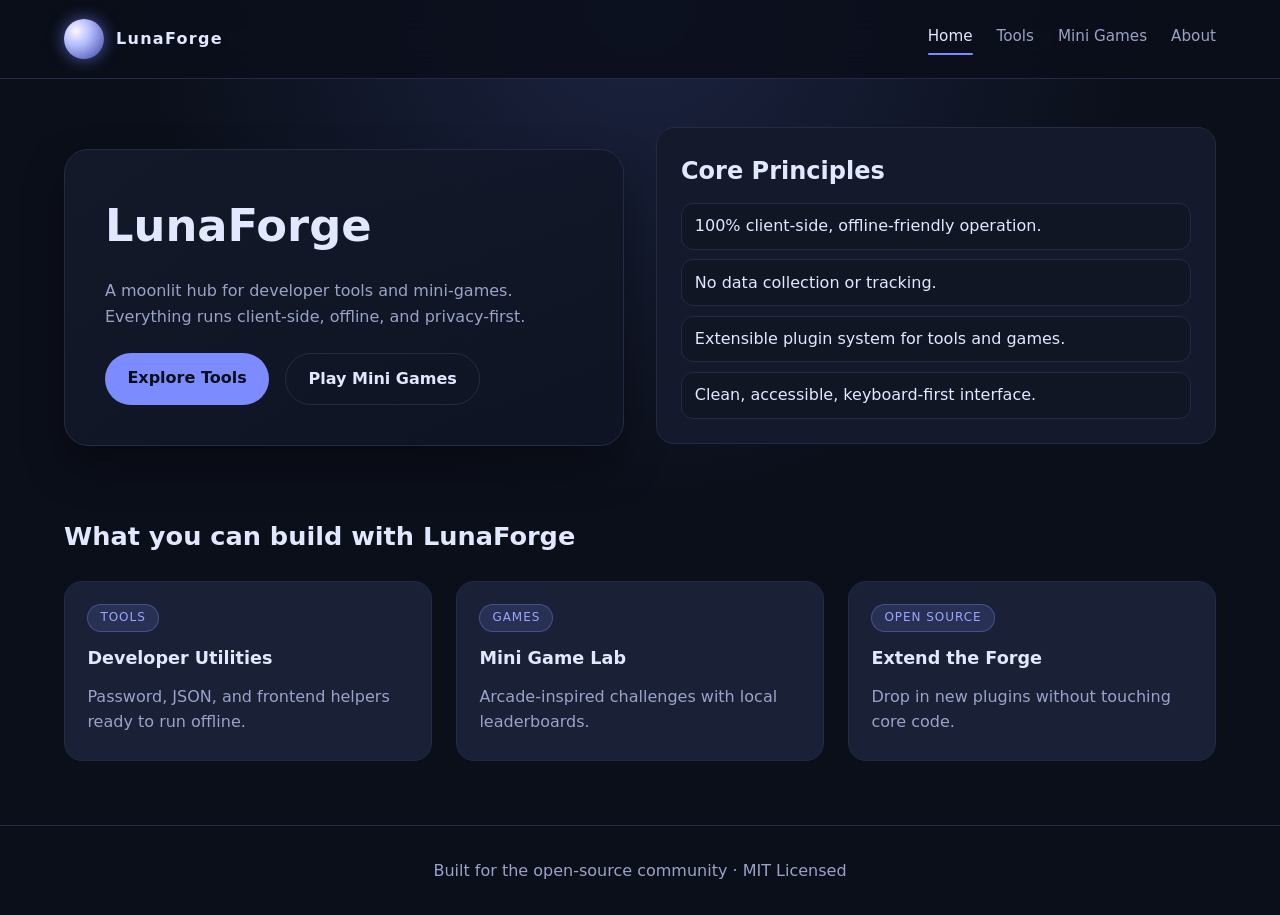
==== index.html @ 8e0774d2 "Create LunaForge client-side platform" ====
<!DOCTYPE html>
<html lang="en">
  <head>
    <meta charset="UTF-8" />
    <meta name="viewport" content="width=device-width, initial-scale=1.0" />
    <title>LunaForge</title>
    <link rel="stylesheet" href="/css/style.css" />
  </head>
  <body>
    <a class="skip-link" href="#main" style="position:absolute; left:-999px;">Skip to content</a>
    <header>
      <nav class="navbar" aria-label="Primary">
        <div class="brand">
          <span class="logo" aria-hidden="true"></span>
          <span>LunaForge</span>
        </div>
        <div class="nav-links">
          <a href="/index.html">Home</a>
          <a href="/tools/index.html">Tools</a>
          <a href="/games/index.html">Mini Games</a>
          <a href="/about.html">About</a>
        </div>
      </nav>
    </header>

    <main id="main">
      <section class="hero">
        <div class="hero-card">
          <h1>LunaForge</h1>
          <p>A moonlit hub for developer tools and mini-games. Everything runs client-side, offline, and privacy-first.</p>
          <div class="hero-actions">
            <a class="button" href="/tools/index.html">Explore Tools</a>
            <a class="button secondary" href="/games/index.html">Play Mini Games</a>
          </div>
        </div>
        <div class="panel">
          <h2>Core Principles</h2>
          <ul class="list">
            <li>100% client-side, offline-friendly operation.</li>
            <li>No data collection or tracking.</li>
            <li>Extensible plugin system for tools and games.</li>
            <li>Clean, accessible, keyboard-first interface.</li>
          </ul>
        </div>
      </section>

      <section style="margin-top:3rem;">
        <h2 class="section-title">What you can build with LunaForge</h2>
        <div class="card-grid">
          <div class="card">
            <span class="badge">Tools</span>
            <h3>Developer Utilities</h3>
            <p>Password, JSON, and frontend helpers ready to run offline.</p>
          </div>
          <div class="card">
            <span class="badge">Games</span>
            <h3>Mini Game Lab</h3>
            <p>Arcade-inspired challenges with local leaderboards.</p>
          </div>
          <div class="card">
            <span class="badge">Open Source</span>
            <h3>Extend the Forge</h3>
            <p>Drop in new plugins without touching core code.</p>
          </div>
        </div>
      </section>
    </main>

    <footer class="footer">
      <p>Built for the open-source community · MIT Licensed</p>
    </footer>
    <script type="module" src="/js/main.js"></script>
  </body>
</html>
---- css/style.css ----
:root {
  color-scheme: dark;
  --bg: #0b0f1a;
  --panel: #141a2b;
  --panel-alt: #111625;
  --card: #1a2035;
  --text: #e2e8ff;
  --muted: #9aa3c7;
  --accent: #7c8cff;
  --accent-strong: #9aa6ff;
  --success: #2dd4bf;
  --danger: #f97316;
  --warning: #facc15;
  --border: #232b44;
  --focus: #f0f5ff;
  font-family: "Inter", "Segoe UI", system-ui, sans-serif;
}

* {
  box-sizing: border-box;
  margin: 0;
  padding: 0;
}

body {
  background: radial-gradient(circle at top, #1b2340 0%, var(--bg) 45%);
  color: var(--text);
  min-height: 100vh;
  line-height: 1.6;
}

.skip-link:focus {
  left: 1rem;
  top: 1rem;
  background: var(--accent);
  color: #0b0f1a;
  padding: 0.5rem 1rem;
  border-radius: 999px;
  z-index: 20;
}

a {
  color: var(--accent);
  text-decoration: none;
}

a:hover {
  color: var(--accent-strong);
}

header {
  background: rgba(11, 15, 26, 0.85);
  backdrop-filter: blur(16px);
  border-bottom: 1px solid var(--border);
  position: sticky;
  top: 0;
  z-index: 10;
}

.navbar {
  display: flex;
  align-items: center;
  justify-content: space-between;
  padding: 1.2rem 5vw;
}

.brand {
  display: flex;
  align-items: center;
  gap: 0.75rem;
  font-weight: 600;
  letter-spacing: 0.08em;
}

.brand .logo {
  width: 40px;
  height: 40px;
  border-radius: 50%;
  background: radial-gradient(circle at 30% 30%, #fdf5ff 0%, #b7c0ff 35%, #3940a5 100%);
  box-shadow: 0 0 16px rgba(124, 140, 255, 0.6);
}

.nav-links {
  display: flex;
  gap: 1.5rem;
  font-size: 0.95rem;
}

.nav-links a {
  color: var(--muted);
  font-weight: 500;
  position: relative;
  padding-bottom: 0.4rem;
}

.nav-links a[aria-current="page"] {
  color: var(--text);
}

.nav-links a[aria-current="page"]::after {
  content: "";
  position: absolute;
  left: 0;
  right: 0;
  bottom: 0;
  height: 2px;
  background: var(--accent);
  border-radius: 4px;
}

main {
  padding: 3rem 5vw 4rem;
}

.hero {
  display: grid;
  gap: 2rem;
  grid-template-columns: repeat(auto-fit, minmax(260px, 1fr));
  align-items: center;
}

.hero-card {
  background: linear-gradient(145deg, rgba(20, 26, 43, 0.9), rgba(15, 20, 36, 0.9));
  border: 1px solid var(--border);
  border-radius: 24px;
  padding: 2.5rem;
  box-shadow: 0 20px 40px rgba(0, 0, 0, 0.35);
}

.hero-card h1 {
  font-size: clamp(2.4rem, 3.5vw, 3.5rem);
  margin-bottom: 1rem;
}

.hero-card p {
  color: var(--muted);
  margin-bottom: 1.5rem;
}

.hero-actions {
  display: flex;
  flex-wrap: wrap;
  gap: 1rem;
}

.button {
  background: var(--accent);
  color: #0b0f1a;
  border: none;
  padding: 0.75rem 1.4rem;
  border-radius: 999px;
  font-weight: 600;
  cursor: pointer;
  transition: transform 0.2s ease, box-shadow 0.2s ease, background 0.2s ease;
}

.button.secondary {
  background: transparent;
  color: var(--text);
  border: 1px solid var(--border);
}

.button:hover,
.button:focus-visible {
  transform: translateY(-2px);
  box-shadow: 0 8px 18px rgba(124, 140, 255, 0.35);
}

.section-title {
  margin-bottom: 1.5rem;
  font-size: 1.6rem;
}

.card-grid {
  display: grid;
  grid-template-columns: repeat(auto-fit, minmax(240px, 1fr));
  gap: 1.5rem;
}

.card {
  background: var(--card);
  border: 1px solid var(--border);
  border-radius: 18px;
  padding: 1.4rem;
  min-height: 180px;
  display: flex;
  flex-direction: column;
  gap: 0.75rem;
  transition: transform 0.2s ease, box-shadow 0.2s ease, border 0.2s ease;
}

.card:hover,
.card:focus-within {
  transform: translateY(-4px);
  border-color: rgba(124, 140, 255, 0.6);
  box-shadow: 0 18px 30px rgba(0, 0, 0, 0.4);
}

.card h3 {
  font-size: 1.1rem;
}

.card p {
  color: var(--muted);
  flex: 1;
}

.card button,
.card .button-link {
  align-self: flex-start;
}

.badge {
  background: rgba(124, 140, 255, 0.15);
  color: var(--accent-strong);
  border: 1px solid rgba(124, 140, 255, 0.35);
  border-radius: 999px;
  padding: 0.2rem 0.75rem;
  font-size: 0.75rem;
  text-transform: uppercase;
  letter-spacing: 0.08em;
  width: fit-content;
}

.panel {
  background: var(--panel);
  border: 1px solid var(--border);
  border-radius: 18px;
  padding: 1.5rem;
  margin-bottom: 1.5rem;
}

.panel h2 {
  margin-bottom: 0.75rem;
}

.panel p {
  color: var(--muted);
}

.form-group {
  display: flex;
  flex-direction: column;
  gap: 0.4rem;
  margin-bottom: 1rem;
}

label {
  font-size: 0.9rem;
  color: var(--muted);
}

input,
textarea,
select {
  background: var(--panel-alt);
  border: 1px solid var(--border);
  border-radius: 10px;
  padding: 0.65rem 0.8rem;
  color: var(--text);
  font-size: 0.95rem;
}

textarea {
  min-height: 120px;
  resize: vertical;
}

input:focus-visible,
textarea:focus-visible,
select:focus-visible,
button:focus-visible,
a:focus-visible {
  outline: 2px solid var(--focus);
  outline-offset: 3px;
}

.helper-text {
  font-size: 0.8rem;
  color: var(--muted);
}

.list {
  list-style: none;
  display: grid;
  gap: 0.6rem;
}

.list li {
  background: var(--panel-alt);
  padding: 0.6rem 0.8rem;
  border-radius: 12px;
  border: 1px solid var(--border);
}

.footer {
  border-top: 1px solid var(--border);
  padding: 2rem 5vw;
  color: var(--muted);
  text-align: center;
}

.notice {
  padding: 0.75rem 1rem;
  border-radius: 12px;
  border: 1px dashed var(--border);
  color: var(--muted);
  background: rgba(17, 22, 37, 0.6);
  margin-top: 0.75rem;
}

.tag-group {
  display: flex;
  flex-wrap: wrap;
  gap: 0.5rem;
  margin-bottom: 1rem;
}

.tag {
  padding: 0.35rem 0.7rem;
  border-radius: 999px;
  border: 1px solid var(--border);
  font-size: 0.8rem;
  color: var(--muted);
}

.game-shell {
  display: grid;
  gap: 1.5rem;
  grid-template-columns: 1fr 320px;
}

.game-board {
  background: #0d1222;
  border: 1px solid var(--border);
  border-radius: 18px;
  min-height: 360px;
  padding: 1.5rem;
}

.game-sidebar {
  display: flex;
  flex-direction: column;
  gap: 1rem;
}

dialog {
  background: transparent;
  border: none;
  padding: 0;
}

dialog::backdrop {
  background: rgba(5, 8, 16, 0.7);
}

@media (max-width: 900px) {
  .navbar {
    flex-direction: column;
    gap: 1rem;
  }

  .nav-links {
    flex-wrap: wrap;
    justify-content: center;
  }

  .game-shell {
    grid-template-columns: 1fr;
  }
}
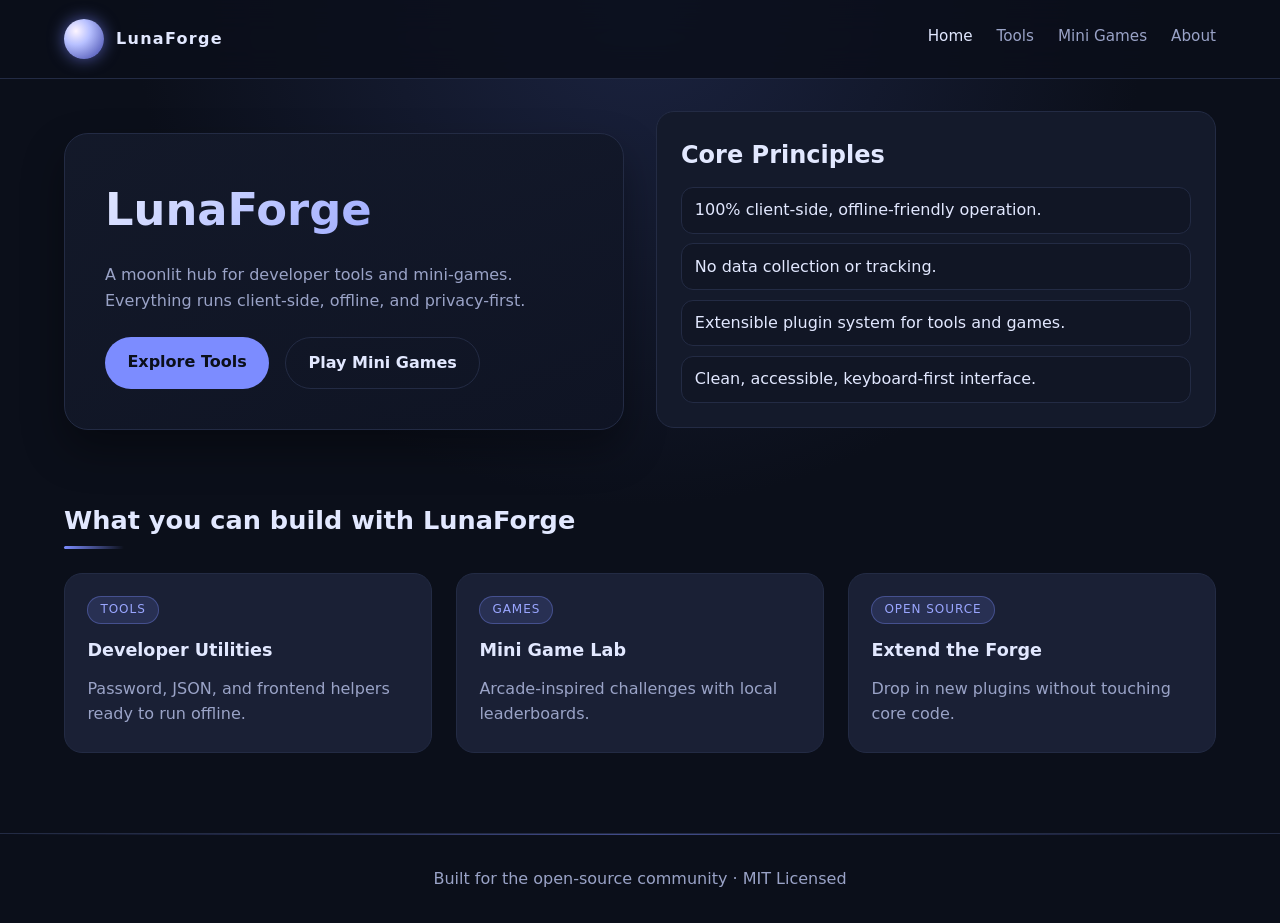
==== commit 8ba07cde: "update code Fix Bug / Added Animation" ====
--- a/index.html
+++ b/index.html
@@ -44,7 +44,7 @@
         </div>
       </section>
 
-      <section style="margin-top:3rem;">
+      <section class="reveal" style="margin-top:3rem;">
         <h2 class="section-title">What you can build with LunaForge</h2>
         <div class="card-grid">
           <div class="card">
--- a/css/style.css
+++ b/css/style.css
@@ -130,6 +130,12 @@
 .hero-card h1 {
   font-size: clamp(2.4rem, 3.5vw, 3.5rem);
   margin-bottom: 1rem;
+  background: linear-gradient(135deg, var(--text) 0%, var(--accent) 50%, var(--accent-strong) 100%);
+  -webkit-background-clip: text;
+  -webkit-text-fill-color: transparent;
+  background-clip: text;
+  animation: shimmer 3s ease-in-out infinite;
+  background-size: 200% auto;
 }
 
 .hero-card p {
@@ -369,3 +375,1090 @@
     grid-template-columns: 1fr;
   }
 }
+
+/* ============================================
+   ANIMATIONS & ENHANCED UI
+   ============================================ */
+
+/* Keyframe Animations */
+@keyframes fadeInUp {
+  from {
+    opacity: 0;
+    transform: translateY(30px);
+  }
+  to {
+    opacity: 1;
+    transform: translateY(0);
+  }
+}
+
+@keyframes fadeIn {
+  from {
+    opacity: 0;
+  }
+  to {
+    opacity: 1;
+  }
+}
+
+@keyframes scaleIn {
+  from {
+    opacity: 0;
+    transform: scale(0.9);
+  }
+  to {
+    opacity: 1;
+    transform: scale(1);
+  }
+}
+
+@keyframes slideInFromLeft {
+  from {
+    opacity: 0;
+    transform: translateX(-30px);
+  }
+  to {
+    opacity: 1;
+    transform: translateX(0);
+  }
+}
+
+@keyframes slideInFromRight {
+  from {
+    opacity: 0;
+    transform: translateX(30px);
+  }
+  to {
+    opacity: 1;
+    transform: translateX(0);
+  }
+}
+
+@keyframes float {
+  0%, 100% {
+    transform: translateY(0);
+  }
+  50% {
+    transform: translateY(-8px);
+  }
+}
+
+@keyframes pulse {
+  0%, 100% {
+    box-shadow: 0 0 16px rgba(124, 140, 255, 0.6);
+  }
+  50% {
+    box-shadow: 0 0 28px rgba(124, 140, 255, 0.9);
+  }
+}
+
+@keyframes shimmer {
+  0% {
+    background-position: -200% 0;
+  }
+  100% {
+    background-position: 200% 0;
+  }
+}
+
+@keyframes spin {
+  from {
+    transform: rotate(0deg);
+  }
+  to {
+    transform: rotate(360deg);
+  }
+}
+
+@keyframes bounce {
+  0%, 100% {
+    transform: translateY(0);
+  }
+  50% {
+    transform: translateY(-5px);
+  }
+}
+
+/* Smooth scrolling */
+html {
+  scroll-behavior: smooth;
+}
+
+/* Page load animations */
+main {
+  animation: fadeIn 0.6s ease-out;
+}
+
+.hero-card {
+  animation: fadeInUp 0.8s ease-out;
+}
+
+.hero-card + .panel {
+  animation: fadeInUp 0.8s ease-out 0.2s backwards;
+}
+
+/* Staggered card animations */
+.card-grid .card {
+  opacity: 0;
+  animation: fadeInUp 0.5s ease-out forwards;
+}
+
+.card-grid .card:nth-child(1) { animation-delay: 0.1s; }
+.card-grid .card:nth-child(2) { animation-delay: 0.2s; }
+.card-grid .card:nth-child(3) { animation-delay: 0.3s; }
+.card-grid .card:nth-child(4) { animation-delay: 0.4s; }
+.card-grid .card:nth-child(5) { animation-delay: 0.5s; }
+.card-grid .card:nth-child(6) { animation-delay: 0.6s; }
+
+/* Enhanced Logo Animation */
+.brand .logo {
+  animation: float 3s ease-in-out infinite, pulse 2s ease-in-out infinite;
+  transition: transform 0.3s ease;
+}
+
+.brand:hover .logo {
+  transform: scale(1.1);
+}
+
+/* Enhanced Navigation */
+.nav-links a {
+  position: relative;
+  transition: color 0.3s ease, transform 0.2s ease;
+}
+
+.nav-links a::before {
+  content: '';
+  position: absolute;
+  bottom: 0;
+  left: 50%;
+  width: 0;
+  height: 2px;
+  background: var(--accent);
+  border-radius: 4px;
+  transition: width 0.3s ease, left 0.3s ease;
+}
+
+.nav-links a:hover::before {
+  width: 100%;
+  left: 0;
+}
+
+.nav-links a:hover {
+  color: var(--text);
+  transform: translateY(-2px);
+}
+
+/* Enhanced Buttons */
+.button {
+  position: relative;
+  overflow: hidden;
+  transition: all 0.3s cubic-bezier(0.4, 0, 0.2, 1);
+}
+
+.button::before {
+  content: '';
+  position: absolute;
+  top: 50%;
+  left: 50%;
+  width: 0;
+  height: 0;
+  border-radius: 50%;
+  background: rgba(255, 255, 255, 0.2);
+  transform: translate(-50%, -50%);
+  transition: width 0.6s ease, height 0.6s ease;
+}
+
+.button:active::before {
+  width: 300px;
+  height: 300px;
+}
+
+.button:hover {
+  transform: translateY(-3px) scale(1.02);
+  box-shadow: 0 12px 24px rgba(124, 140, 255, 0.4);
+}
+
+.button.secondary:hover {
+  background: rgba(124, 140, 255, 0.1);
+  border-color: var(--accent);
+}
+
+.button:active {
+  transform: translateY(-1px) scale(0.98);
+}
+
+/* Enhanced Cards */
+.card {
+  position: relative;
+  overflow: hidden;
+  transition: all 0.4s cubic-bezier(0.4, 0, 0.2, 1);
+}
+
+.card::before {
+  content: '';
+  position: absolute;
+  top: 0;
+  left: -100%;
+  width: 100%;
+  height: 100%;
+  background: linear-gradient(
+    90deg,
+    transparent,
+    rgba(124, 140, 255, 0.05),
+    transparent
+  );
+  transition: left 0.5s ease;
+}
+
+.card:hover::before {
+  left: 100%;
+}
+
+.card:hover {
+  transform: translateY(-8px) scale(1.02);
+  border-color: rgba(124, 140, 255, 0.8);
+  box-shadow: 
+    0 20px 40px rgba(0, 0, 0, 0.4),
+    0 0 40px rgba(124, 140, 255, 0.1);
+}
+
+.card:hover .badge {
+  background: rgba(124, 140, 255, 0.25);
+  transform: scale(1.05);
+}
+
+.badge {
+  transition: all 0.3s ease;
+}
+
+/* Enhanced Panels */
+.panel {
+  position: relative;
+  transition: all 0.3s ease;
+}
+
+.panel:hover {
+  border-color: rgba(124, 140, 255, 0.3);
+  box-shadow: 0 8px 24px rgba(0, 0, 0, 0.2);
+}
+
+/* Input focus animations */
+input,
+textarea,
+select {
+  transition: all 0.3s ease;
+  background: linear-gradient(145deg, var(--panel-alt), var(--panel));
+}
+
+input:hover,
+textarea:hover,
+select:hover {
+  border-color: rgba(124, 140, 255, 0.4);
+}
+
+input:focus-visible,
+textarea:focus-visible,
+select:focus-visible {
+  border-color: var(--accent);
+  box-shadow: 0 0 0 3px rgba(124, 140, 255, 0.2);
+  transform: translateY(-1px);
+}
+
+/* List item animations */
+.list li {
+  transition: all 0.3s ease;
+  position: relative;
+  overflow: hidden;
+}
+
+.list li::before {
+  content: '';
+  position: absolute;
+  left: 0;
+  top: 0;
+  height: 100%;
+  width: 3px;
+  background: var(--accent);
+  transform: scaleY(0);
+  transition: transform 0.3s ease;
+}
+
+.list li:hover {
+  transform: translateX(5px);
+  border-color: rgba(124, 140, 255, 0.4);
+  background: var(--panel);
+}
+
+.list li:hover::before {
+  transform: scaleY(1);
+}
+
+/* Tool Modal - Fly-in from bottom right animation */
+@keyframes flyInFromBottomRight {
+  0% {
+    opacity: 0;
+    transform: translate(100vw, 100vh) scale(0.5);
+  }
+  100% {
+    opacity: 1;
+    transform: translate(0, 0) scale(1);
+  }
+}
+
+@keyframes fadeOut {
+  0% {
+    opacity: 1;
+  }
+  100% {
+    opacity: 0;
+  }
+}
+
+#tool-modal {
+  position: fixed;
+  top: 50%;
+  left: 50%;
+  transform: translate(-50%, -50%);
+  margin: 0;
+  padding: 0;
+  border: none;
+  background: transparent;
+  max-width: 90vw;
+  max-height: 90vh;
+  width: auto;
+  height: auto;
+  overflow: visible;
+}
+
+#tool-modal[open] {
+  display: flex;
+  align-items: center;
+  justify-content: center;
+}
+
+#tool-modal[open]::backdrop {
+  background: rgba(5, 8, 16, 0.85);
+  backdrop-filter: blur(8px);
+}
+
+/* Inner container - starts from bottom right, flies to center */
+.tool-modal-inner {
+  background: var(--panel);
+  border-radius: 18px;
+  border: 1px solid var(--border);
+  box-shadow: 0 25px 50px rgba(0, 0, 0, 0.5);
+  width: 90vw;
+  max-width: 700px;
+  max-height: 85vh;
+  overflow-y: auto;
+  display: flex;
+  flex-direction: column;
+  opacity: 0;
+}
+
+#tool-modal[open] .tool-modal-inner {
+  animation: flyInFromBottomRight 0.5s cubic-bezier(0.34, 1.56, 0.64, 1) forwards;
+}
+
+/* Modal header */
+.tool-modal-header {
+  display: flex;
+  justify-content: space-between;
+  align-items: center;
+  padding: 1.5rem;
+  border-bottom: 1px solid var(--border);
+  background: var(--panel);
+  position: sticky;
+  top: 0;
+  z-index: 10;
+}
+
+.tool-modal-header h2 {
+  margin: 0;
+  font-size: 1.5rem;
+}
+
+/* Modal content area */
+#tool-modal-content {
+  display: flex;
+  flex-direction: column;
+  align-items: center;
+  justify-content: flex-start;
+  padding: 1.5rem;
+  width: 100%;
+  box-sizing: border-box;
+}
+
+/* Form groups in modal */
+#tool-modal-content .form-group {
+  width: 100%;
+  max-width: 500px;
+  display: flex;
+  flex-direction: column;
+  align-items: stretch;
+  margin-bottom: 1rem;
+}
+
+#tool-modal-content .form-group > label {
+  text-align: left;
+  margin-bottom: 0.5rem;
+  font-weight: 500;
+  display: block;
+}
+
+#tool-modal-content input,
+#tool-modal-content textarea,
+#tool-modal-content select {
+  width: 100%;
+  box-sizing: border-box;
+  max-width: 100%;
+}
+
+#tool-modal-content textarea {
+  min-height: 120px;
+  resize: vertical;
+  text-align: left;
+  font-family: 'Fira Code', 'Consolas', monospace;
+  font-size: 0.9rem;
+}
+
+#tool-modal-content input[type="color"] {
+  height: 48px;
+  cursor: pointer;
+  padding: 4px;
+}
+
+#tool-modal-content input[type="number"] {
+  text-align: center;
+}
+
+#tool-modal-content select {
+  cursor: pointer;
+}
+
+#tool-modal-content .helper-text {
+  margin-top: 0.25rem;
+  font-size: 0.85rem;
+}
+
+#tool-modal-content button {
+  align-self: center;
+  margin: 1.5rem 0;
+  min-width: 150px;
+}
+
+#tool-modal-content .form-group button {
+  margin: 0;
+}
+
+#tool-modal-content button.secondary {
+  margin-top: 0.5rem;
+}
+
+/* Checkbox container styling */
+#tool-modal-content .checkbox-group {
+  display: flex;
+  flex-direction: column;
+  align-items: flex-start;
+  gap: 0.5rem;
+  width: 100%;
+  max-width: 500px;
+  margin-bottom: 1rem;
+}
+
+#tool-modal-content .checkbox-group label {
+  display: flex;
+  flex-direction: row;
+  align-items: center;
+  gap: 0.5rem;
+  cursor: pointer;
+}
+
+#tool-modal-content .checkbox-group input[type="checkbox"] {
+  width: auto;
+  margin: 0;
+}
+
+/* Inline form groups (for RGB inputs etc) */
+#tool-modal-content .form-group-inline {
+  display: flex;
+  flex-direction: row;
+  gap: 0.5rem;
+  width: 100%;
+  max-width: 500px;
+}
+
+#tool-modal-content .form-group-inline input {
+  flex: 1;
+}
+
+/* Tool output display */
+#tool-modal-content .output-display {
+  background: var(--panel-alt);
+  border: 1px solid var(--border);
+  border-radius: 8px;
+  padding: 1rem;
+  margin-top: 1rem;
+  font-family: 'Fira Code', 'Consolas', monospace;
+  word-break: break-all;
+  text-align: left;
+  width: 100%;
+  max-width: 500px;
+}
+
+/* Tool preview boxes (color swatches, gradient previews etc) */
+#tool-modal-content .preview-box {
+  width: 100%;
+  max-width: 500px;
+  height: 48px;
+  border-radius: 8px;
+  margin-top: 1rem;
+  border: 1px solid var(--border);
+}
+
+/* Tool panels inside modal (JWT decoder etc) */
+#tool-modal-content .panel {
+  width: 100%;
+  max-width: 500px;
+  margin: 1rem 0;
+  padding: 1rem;
+}
+
+#tool-modal-content .panel textarea {
+  min-height: 100px;
+}
+
+/* Responsive adjustments */
+@media (max-height: 700px) {
+  .tool-modal-inner {
+    max-height: 95vh;
+    margin: 1rem;
+  }
+  
+  #tool-modal-content {
+    padding: 1rem;
+  }
+}
+
+/* Section title animation */
+.section-title {
+  position: relative;
+  display: inline-block;
+}
+
+.section-title::after {
+  content: '';
+  position: absolute;
+  bottom: -5px;
+  left: 0;
+  width: 60px;
+  height: 3px;
+  background: linear-gradient(90deg, var(--accent), transparent);
+  border-radius: 3px;
+  animation: shimmer 2s infinite linear;
+  background-size: 200% 100%;
+}
+
+/* Loading spinner */
+.loading {
+  display: inline-block;
+  width: 20px;
+  height: 20px;
+  border: 2px solid var(--border);
+  border-top-color: var(--accent);
+  border-radius: 50%;
+  animation: spin 0.8s linear infinite;
+}
+
+/* Game board enhancements */
+.game-board {
+  transition: all 0.3s ease;
+  position: relative;
+}
+
+.game-board:focus-within {
+  border-color: var(--accent);
+  box-shadow: 0 0 0 3px rgba(124, 140, 255, 0.2);
+}
+
+/* Hero actions button stagger */
+.hero-actions .button {
+  animation: fadeInUp 0.5s ease-out backwards;
+}
+
+.hero-actions .button:nth-child(1) { animation-delay: 0.3s; }
+.hero-actions .button:nth-child(2) { animation-delay: 0.4s; }
+
+/* Tag animations */
+.tag {
+  transition: all 0.3s ease;
+  cursor: pointer;
+}
+
+.tag:hover {
+  background: rgba(124, 140, 255, 0.15);
+  border-color: rgba(124, 140, 255, 0.5);
+  transform: translateY(-2px);
+}
+
+/* Footer enhancements */
+.footer {
+  position: relative;
+  overflow: hidden;
+}
+
+.footer::before {
+  content: '';
+  position: absolute;
+  top: 0;
+  left: 0;
+  right: 0;
+  height: 1px;
+  background: linear-gradient(90deg, transparent, var(--accent), transparent);
+  opacity: 0.5;
+}
+
+/* Scroll-triggered animations (using intersection observer classes) */
+.reveal {
+  opacity: 0;
+  transform: translateY(30px);
+  transition: all 0.6s ease-out;
+}
+
+.reveal.active {
+  opacity: 1;
+  transform: translateY(0);
+}
+
+.reveal-left {
+  opacity: 0;
+  transform: translateX(-30px);
+  transition: all 0.6s ease-out;
+}
+
+.reveal-left.active {
+  opacity: 1;
+  transform: translateX(0);
+}
+
+.reveal-right {
+  opacity: 0;
+  transform: translateX(30px);
+  transition: all 0.6s ease-out;
+}
+
+.reveal-right.active {
+  opacity: 1;
+  transform: translateX(0);
+}
+
+/* Skeleton loading animation */
+.skeleton {
+  background: linear-gradient(
+    90deg,
+    var(--panel-alt) 25%,
+    var(--panel) 50%,
+    var(--panel-alt) 75%
+  );
+  background-size: 200% 100%;
+  animation: shimmer 1.5s infinite;
+  border-radius: 8px;
+}
+
+/* Success/Danger/Warning states with animation */
+.notice.success {
+  border-color: rgba(45, 212, 191, 0.5);
+  background: rgba(45, 212, 191, 0.1);
+  animation: fadeInUp 0.4s ease-out;
+}
+
+.notice.danger {
+  border-color: rgba(249, 115, 22, 0.5);
+  background: rgba(249, 115, 22, 0.1);
+  animation: shake 0.5s ease-out;
+}
+
+.notice.warning {
+  border-color: rgba(250, 204, 21, 0.5);
+  background: rgba(250, 204, 21, 0.1);
+}
+
+@keyframes shake {
+  0%, 100% { transform: translateX(0); }
+  10%, 30%, 50%, 70%, 90% { transform: translateX(-5px); }
+  20%, 40%, 60%, 80% { transform: translateX(5px); }
+}
+
+/* Reduced motion support */
+@media (prefers-reduced-motion: reduce) {
+  *,
+  *::before,
+  *::after {
+    animation-duration: 0.01ms !important;
+    animation-iteration-count: 1 !important;
+    transition-duration: 0.01ms !important;
+  }
+  
+  html {
+    scroll-behavior: auto;
+  }
+}
+
+/* Scrollbar styling */
+::-webkit-scrollbar {
+  width: 10px;
+  height: 10px;
+}
+
+::-webkit-scrollbar-track {
+  background: var(--bg);
+}
+
+::-webkit-scrollbar-thumb {
+  background: var(--border);
+  border-radius: 5px;
+  border: 2px solid var(--bg);
+}
+
+::-webkit-scrollbar-thumb:hover {
+  background: var(--accent);
+}
+
+/* Selection color */
+::selection {
+  background: rgba(124, 140, 255, 0.3);
+  color: var(--text);
+}
+
+/* Focus visible improvements */
+:focus-visible {
+  outline: 2px solid var(--accent);
+  outline-offset: 3px;
+}
+
+/* Game shell responsive animation */
+@media (max-width: 900px) {
+  .game-shell {
+    animation: fadeIn 0.5s ease-out;
+  }
+  
+  .game-sidebar {
+    animation: fadeInUp 0.5s ease-out 0.2s backwards;
+  }
+}
+
+/* Game score styling */
+#game-score {
+  font-size: 3rem;
+  font-weight: 700;
+  color: var(--accent);
+  text-align: center;
+  margin: 0.5rem 0;
+  text-shadow: 0 0 20px rgba(124, 140, 255, 0.3);
+  transition: all 0.2s ease;
+}
+
+/* Enhanced game board */
+.game-board {
+  position: relative;
+  overflow: hidden;
+}
+
+.game-board::before {
+  content: '';
+  position: absolute;
+  top: -50%;
+  left: -50%;
+  width: 200%;
+  height: 200%;
+  background: radial-gradient(circle at center, rgba(124, 140, 255, 0.03) 0%, transparent 70%);
+  animation: rotate 20s linear infinite;
+  pointer-events: none;
+}
+
+@keyframes rotate {
+  from { transform: rotate(0deg); }
+  to { transform: rotate(360deg); }
+}
+
+/* Tool modal enhancements */
+#tool-modal {
+  max-width: 90vw;
+  max-height: 90vh;
+}
+
+#tool-modal .panel {
+  max-height: 85vh;
+  overflow-y: auto;
+}
+
+/* Enhanced form inputs */
+input[type="checkbox"],
+input[type="radio"] {
+  width: 1.2rem;
+  height: 1.2rem;
+  cursor: pointer;
+  accent-color: var(--accent);
+}
+
+/* Custom checkbox styling */
+input[type="checkbox"] {
+  appearance: none;
+  background: var(--panel-alt);
+  border: 2px solid var(--border);
+  border-radius: 4px;
+  position: relative;
+  transition: all 0.2s ease;
+}
+
+input[type="checkbox"]:checked {
+  background: var(--accent);
+  border-color: var(--accent);
+}
+
+input[type="checkbox"]:checked::after {
+  content: '✓';
+  position: absolute;
+  top: 50%;
+  left: 50%;
+  transform: translate(-50%, -50%);
+  color: #0b0f1a;
+  font-size: 0.8rem;
+  font-weight: bold;
+}
+
+/* Tool category badges */
+.card .badge {
+  transition: all 0.3s ease;
+}
+
+.card:hover .badge {
+  background: rgba(124, 140, 255, 0.25);
+  transform: scale(1.05);
+}
+
+/* Active game message */
+#game-message {
+  min-height: 1.5rem;
+  transition: all 0.3s ease;
+}
+
+/* Leaderboard list enhancements */
+#leaderboard-list li {
+  transition: all 0.3s ease;
+  animation: fadeInUp 0.4s ease-out backwards;
+}
+
+#leaderboard-list li:nth-child(1) { animation-delay: 0.1s; }
+#leaderboard-list li:nth-child(2) { animation-delay: 0.2s; }
+#leaderboard-list li:nth-child(3) { animation-delay: 0.3s; }
+#leaderboard-list li:nth-child(4) { animation-delay: 0.4s; }
+#leaderboard-list li:nth-child(5) { animation-delay: 0.5s; }
+
+/* Button ripple effect on click */
+.button {
+  position: relative;
+  overflow: hidden;
+}
+
+.button::after {
+  content: '';
+  position: absolute;
+  top: 50%;
+  left: 50%;
+  width: 0;
+  height: 0;
+  border-radius: 50%;
+  background: rgba(255, 255, 255, 0.3);
+  transform: translate(-50%, -50%);
+  transition: width 0.6s, height 0.6s;
+}
+
+.button:active::after {
+  width: 300px;
+  height: 300px;
+}
+
+/* Enhanced section titles */
+.section-title {
+  position: relative;
+  display: inline-block;
+  margin-bottom: 2rem;
+}
+
+.section-title::after {
+  content: '';
+  position: absolute;
+  bottom: -8px;
+  left: 0;
+  width: 60px;
+  height: 3px;
+  background: linear-gradient(90deg, var(--accent), transparent);
+  border-radius: 3px;
+}
+
+/* Helper text animation */
+.helper-text {
+  opacity: 0.8;
+  transition: opacity 0.3s ease;
+}
+
+.card:hover .helper-text,
+.panel:hover .helper-text {
+  opacity: 1;
+}
+
+/* Card button alignment fix */
+.card .button {
+  margin-top: auto;
+}
+
+/* About page specific styles */
+.about-content {
+  animation: fadeInUp 0.6s ease-out;
+}
+
+.about-content h2 {
+  margin-top: 2rem;
+  margin-bottom: 1rem;
+}
+
+.about-content p {
+  margin-bottom: 1rem;
+  line-height: 1.8;
+}
+
+/* Responsive improvements */
+@media (max-width: 600px) {
+  .hero-card {
+    padding: 1.5rem;
+  }
+  
+  .card {
+    padding: 1rem;
+  }
+  
+  .panel {
+    padding: 1rem;
+  }
+  
+  #game-score {
+    font-size: 2.5rem;
+  }
+}
+
+/* File input styling */
+input[type="file"] {
+  padding: 0.5rem;
+  cursor: pointer;
+}
+
+input[type="file"]::file-selector-button {
+  background: var(--accent);
+  color: #0b0f1a;
+  border: none;
+  padding: 0.5rem 1rem;
+  border-radius: 999px;
+  font-weight: 600;
+  cursor: pointer;
+  margin-right: 1rem;
+  transition: all 0.3s ease;
+}
+
+input[type="file"]::file-selector-button:hover {
+  transform: translateY(-2px);
+  box-shadow: 0 4px 12px rgba(124, 140, 255, 0.4);
+}
+
+/* Code/pre blocks */
+pre.notice {
+  font-family: "Fira Code", "Consolas", monospace;
+  font-size: 0.9rem;
+  background: var(--panel-alt);
+  padding: 1rem;
+  border-radius: 12px;
+  overflow-x: auto;
+  line-height: 1.8;
+}
+
+/* Import/Export buttons container */
+.form-group {
+  display: flex;
+  flex-direction: column;
+  gap: 0.5rem;
+}
+
+.form-group .button {
+  align-self: flex-start;
+}
+
+/* Status message positioning */
+#import-status {
+  margin-top: 0.5rem;
+  padding: 0.5rem;
+  border-radius: 8px;
+  transition: all 0.3s ease;
+}
+
+/* Enhanced link styling */
+a {
+  position: relative;
+  transition: all 0.3s ease;
+}
+
+a::after {
+  content: '';
+  position: absolute;
+  bottom: -2px;
+  left: 0;
+  width: 0;
+  height: 1px;
+  background: var(--accent);
+  transition: width 0.3s ease;
+}
+
+a:hover::after {
+  width: 100%;
+}
+
+/* Prevent underline on buttons */
+.button::after,
+.card .button::after,
+nav a::after {
+  display: none;
+}
+
+/* Card link hover effect */
+.card a {
+  text-decoration: none;
+}
+
+/* Game sidebar score panel */
+.game-sidebar .panel:first-child {
+  background: linear-gradient(145deg, var(--panel), var(--panel-alt));
+}
+
+/* Main content padding adjustment */
+main {
+  padding-top: 2rem;
+}
+
+/* Hero section improvements */
+.hero {
+  margin-bottom: 2rem;
+}
+
+/* Section spacing */
+section {
+  margin-bottom: 1rem;
+}
+
+/* Ensure footer stays at bottom */
+body {
+  display: flex;
+  flex-direction: column;
+}
+
+main {
+  flex: 1;
+}
